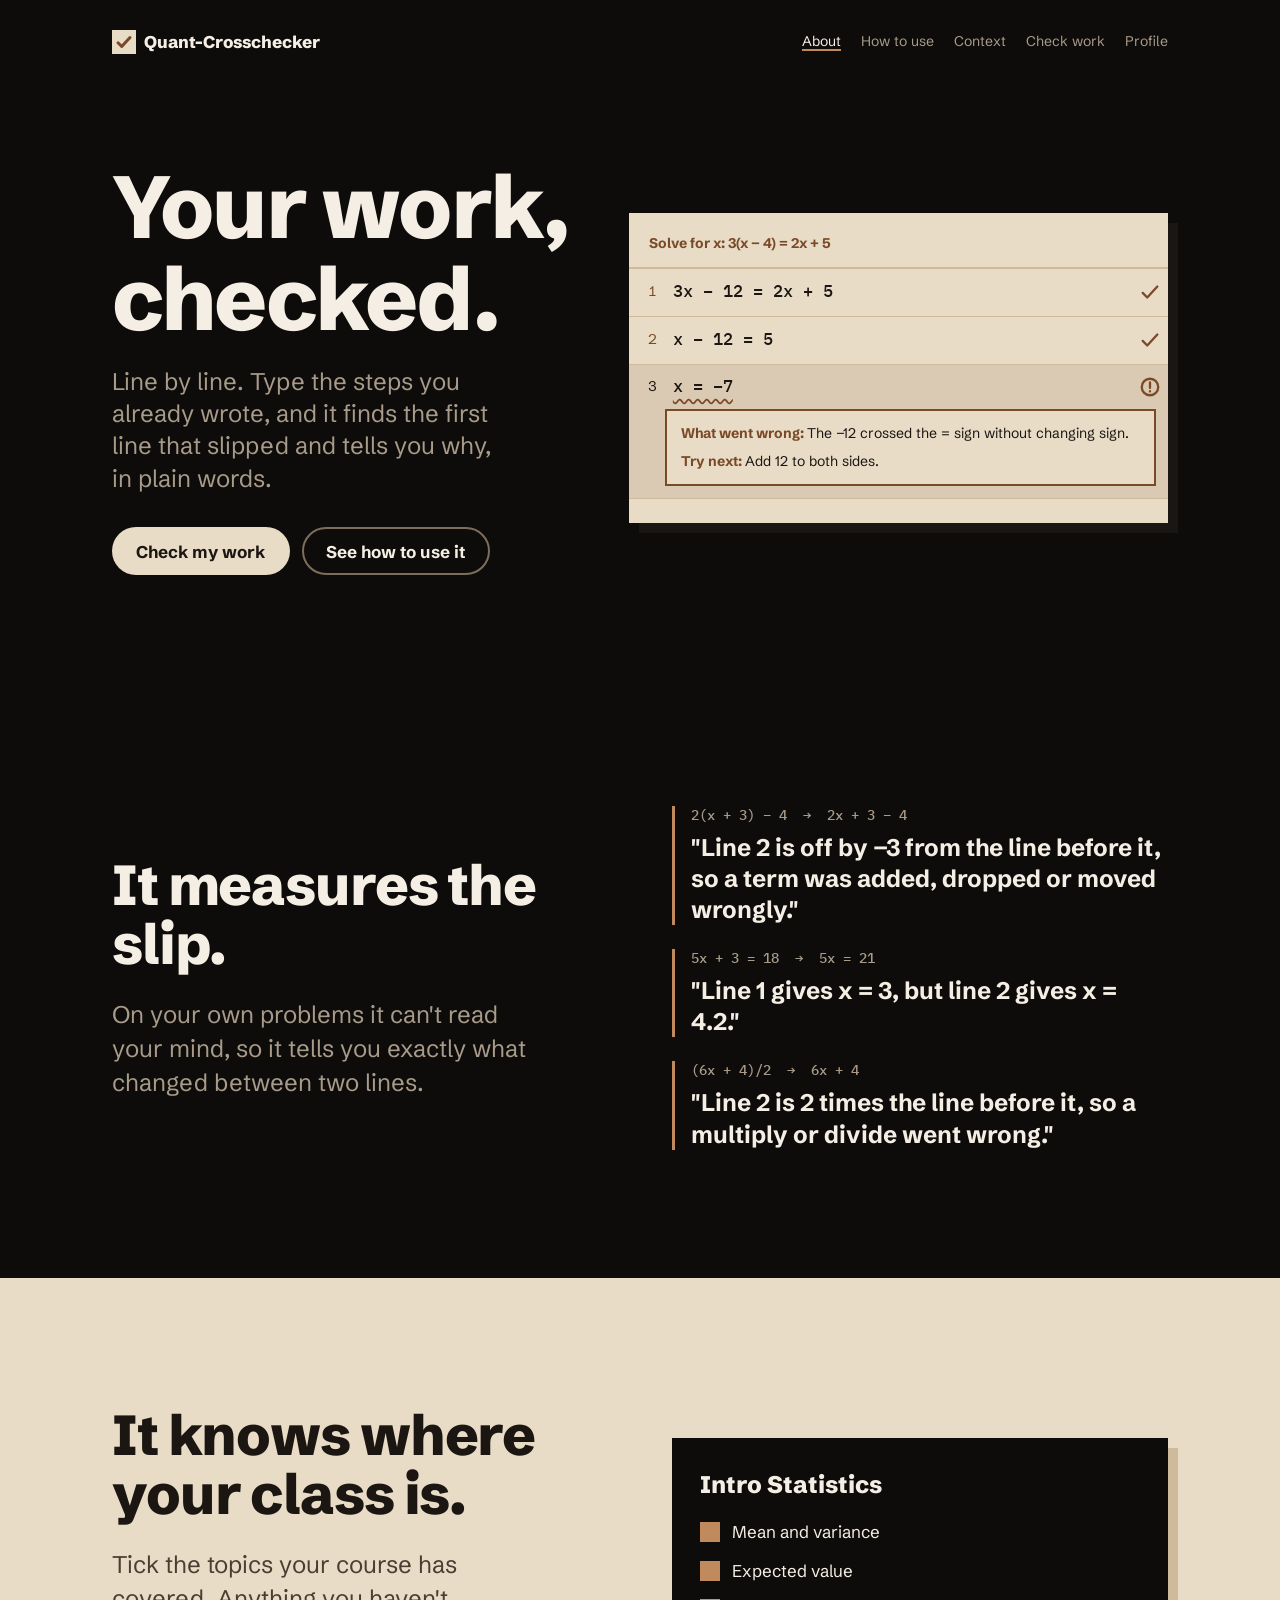
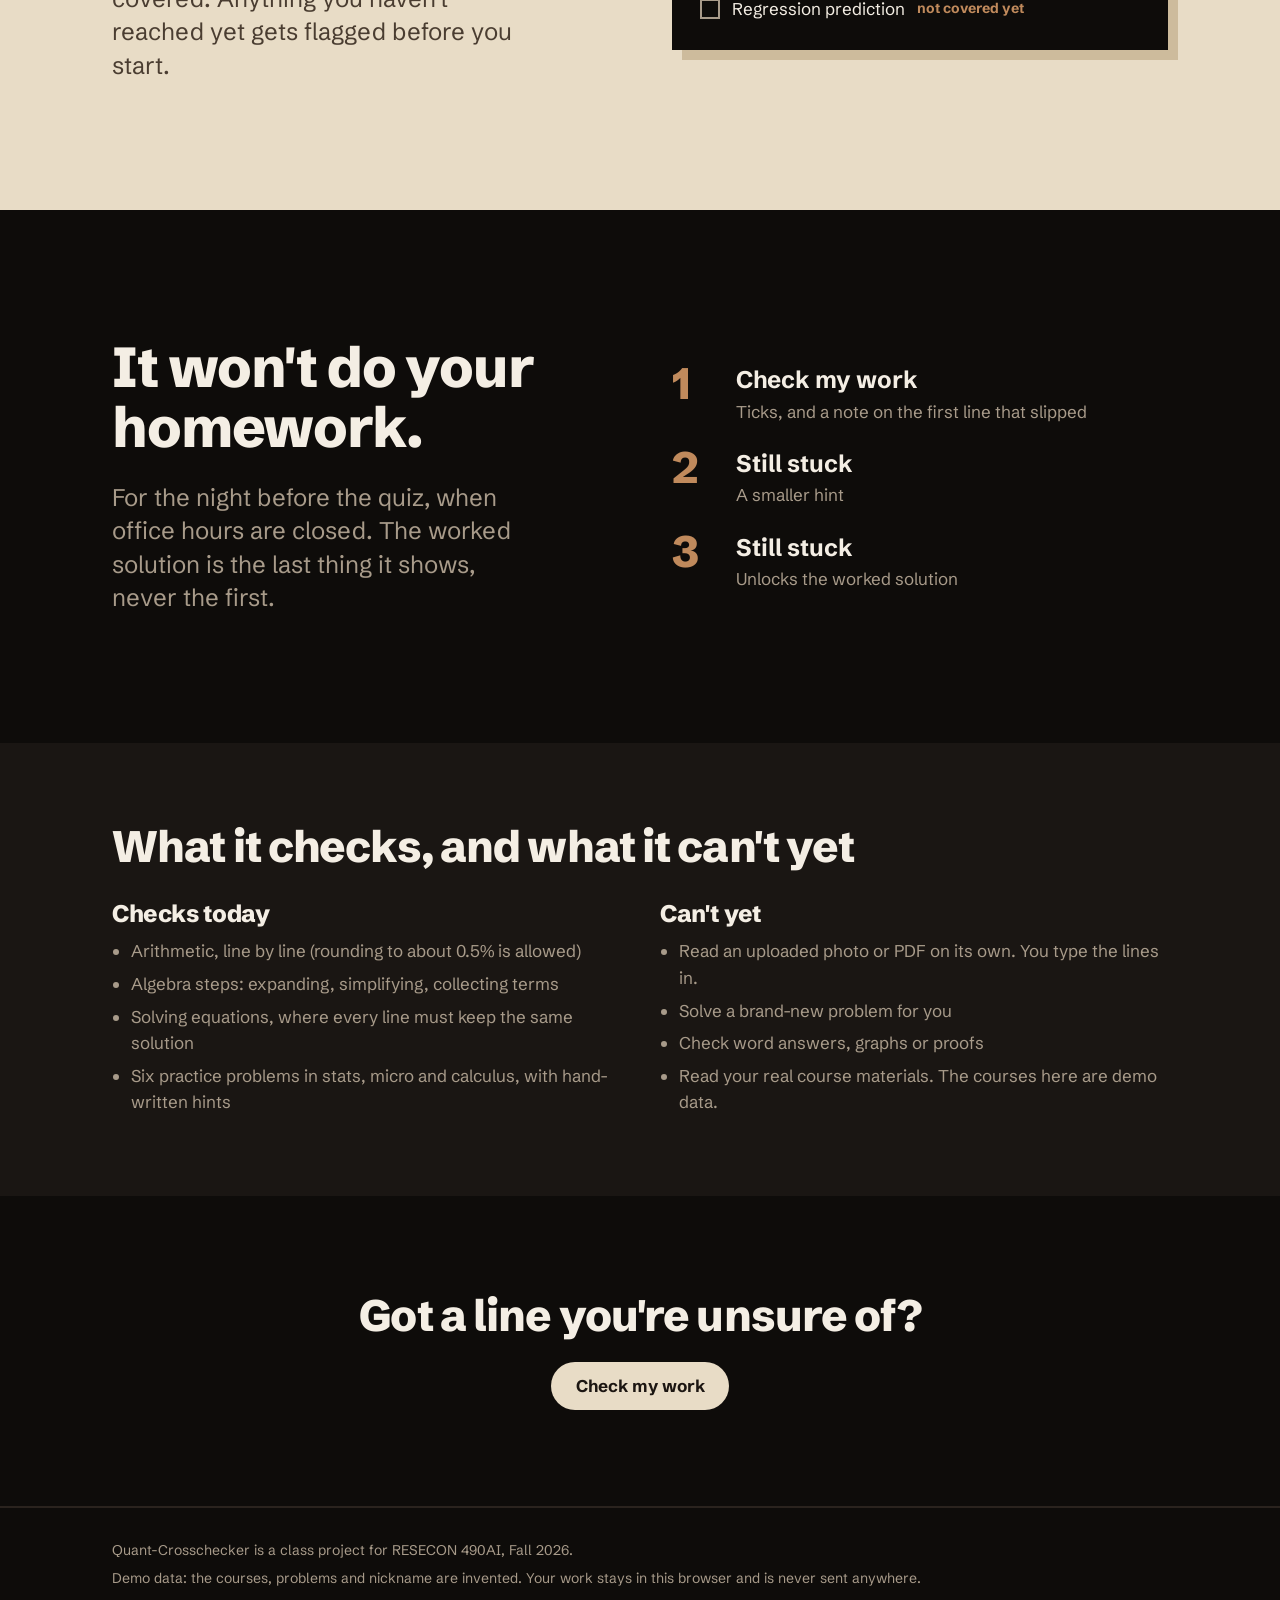
==== index.html @ 264ae203 "Add files via upload" ====
<!doctype html>
<html lang="en">
<head>
<meta charset="utf-8">
<meta name="viewport" content="width=device-width, initial-scale=1">
<title>Quant-Crosschecker</title>
<meta name="description" content="Checks your math and econ work line by line, finds the first step that slipped, and tells you why in plain words.">
<meta name="theme-color" content="#0E0C0A">
<meta property="og:title" content="Quant-Crosschecker">
<meta property="og:description" content="Checks your math and econ work line by line, finds the first step that slipped, and tells you why in plain words.">
<meta property="og:type" content="website">
<link rel="icon" href="data:image/svg+xml,%3Csvg xmlns='http://www.w3.org/2000/svg' viewBox='0 0 32 32'%3E%3Crect width='32' height='32' fill='%23E8DCC6'/%3E%3Cpath d='M8 17l5 5L24 10' fill='none' stroke='%237A4A28' stroke-width='4' stroke-linecap='round' stroke-linejoin='round'/%3E%3C/svg%3E">
<link rel="preconnect" href="https://fonts.googleapis.com">
<link rel="preconnect" href="https://fonts.gstatic.com" crossorigin>
<link rel="stylesheet" href="https://fonts.googleapis.com/css2?family=IBM+Plex+Mono:wght@400;500&family=Schibsted+Grotesk:wght@400;700;800&display=swap">
<link rel="stylesheet" href="./styles.css">
</head>
<body data-page="home">
<header class="site-header">
  <div class="wrap">
    <a class="wordmark" href="./index.html">
      <svg width="24" height="24" viewBox="0 0 32 32" aria-hidden="true"><rect width="32" height="32" fill="#E8DCC6"/><path d="M8 17l5 5L24 10" fill="none" stroke="#7A4A28" stroke-width="4" stroke-linecap="round" stroke-linejoin="round"/></svg>
      Quant-Crosschecker
    </a>
    <nav class="site-nav" aria-label="Main">
      <ul>
        <li><a href="index.html">About</a></li>
        <li><a href="how.html">How to use</a></li>
        <li><a href="context.html">Context</a></li>
        <li><a href="check.html">Check work</a></li>
        <li><a href="profile.html">Profile</a></li>
      </ul>
    </nav>
  </div>
</header>
<main>
  <section class="hero">
    <div class="wrap">
      <div>
        <h1>Your work, checked.</h1>
        <p class="lede">Line by line. Type the steps you already wrote, and it finds the first line that slipped and tells you why, in plain words.</p>
        <div class="btn-row">
          <a class="btn btn-primary" href="check.html">Check my work</a>
          <a class="btn btn-ghost" href="how.html">See how to use it</a>
        </div>
      </div>
      <figure class="page" style="margin:0" aria-label="Example: a checked page">
        <p class="page-head">Solve for x: 3(x − 4) = 2x + 5</p>
        <ol class="lines">
          <li class="line"><span class="num">1</span><span class="math">3x − 12 = 2x + 5</span><span class="mark" title="This line follows"><svg viewBox="0 0 24 24" fill="none" stroke="currentColor" stroke-width="2.5" stroke-linecap="round" stroke-linejoin="round" aria-hidden="true"><path d="M4 13l5 5L20 6"/></svg></span></li>
          <li class="line"><span class="num">2</span><span class="math">x − 12 = 5</span><span class="mark" title="This line follows"><svg viewBox="0 0 24 24" fill="none" stroke="currentColor" stroke-width="2.5" stroke-linecap="round" stroke-linejoin="round" aria-hidden="true"><path d="M4 13l5 5L20 6"/></svg></span></li>
          <li class="line is-bad"><span class="num">3</span><span class="math">x = −7</span><span class="mark" title="This line slipped"><svg viewBox="0 0 24 24" fill="none" stroke="currentColor" stroke-width="2.5" stroke-linecap="round" aria-hidden="true"><circle cx="12" cy="12" r="9"/><path d="M12 7v6M12 16.5v.5"/></svg></span>
            <div class="margin-note"><p><b>What went wrong: </b>The −12 crossed the = sign without changing sign.</p><p><b>Try next: </b>Add 12 to both sides.</p></div>
          </li>
        </ol>
      </figure>
    </div>
  </section>

  <!-- Each claim sits next to its proof. Every proof is real output or real data from this site. -->
  <section class="claim">
    <div class="wrap claim-grid">
      <div>
        <h2>It measures the slip.</h2>
        <p>On your own problems it can't read your mind, so it tells you exactly what changed between two lines.</p>
      </div>
      <ul class="proof-list" aria-label="Real messages from the checker">
        <li><span class="math">2(x + 3) − 4  →  2x + 3 − 4</span><span>"Line 2 is off by −3 from the line before it, so a term was added, dropped or moved wrongly."</span></li>
        <li><span class="math">5x + 3 = 18  →  5x = 21</span><span>"Line 1 gives x = 3, but line 2 gives x = 4.2."</span></li>
        <li><span class="math">(6x + 4)/2  →  6x + 4</span><span>"Line 2 is 2 times the line before it, so a multiply or divide went wrong."</span></li>
      </ul>
    </div>
  </section>

  <section class="claim claim-field">
    <div class="wrap claim-grid">
      <div>
        <h2>It knows where your class is.</h2>
        <p>Tick the topics your course has covered. Anything you haven't reached yet gets flagged before you start.</p>
      </div>
      <figure class="proof-card" aria-label="Example: a course on the Context page">
        <figcaption>Intro Statistics</figcaption>
        <ul>
          <li><span class="box is-on" aria-hidden="true"></span>Mean and variance</li>
          <li><span class="box is-on" aria-hidden="true"></span>Expected value</li>
          <li><span class="box" aria-hidden="true"></span>Regression prediction <em>not covered yet</em></li>
        </ul>
      </figure>
    </div>
  </section>

  <section class="claim">
    <div class="wrap claim-grid">
      <div>
        <h2>It won't do your homework.</h2>
        <p>For the night before the quiz, when office hours are closed. The worked solution is the last thing it shows, never the first.</p>
      </div>
      <ol class="proof-steps" aria-label="The order things unlock in">
        <li><b>Check my work</b><span>Ticks, and a note on the first line that slipped</span></li>
        <li><b>Still stuck</b><span>A smaller hint</span></li>
        <li><b>Still stuck</b><span>Unlocks the worked solution</span></li>
      </ol>
    </div>
  </section>

  <section class="limits" aria-labelledby="limits-title">
    <div class="wrap">
      <h2 id="limits-title">What it checks, and what it can't yet</h2>
      <div class="cols">
        <div>
          <h3>Checks today</h3>
          <ul>
            <li>Arithmetic, line by line (rounding to about 0.5% is allowed)</li>
            <li>Algebra steps: expanding, simplifying, collecting terms</li>
            <li>Solving equations, where every line must keep the same solution</li>
            <li>Six practice problems in stats, micro and calculus, with hand-written hints</li>
          </ul>
        </div>
        <div>
          <h3>Can't yet</h3>
          <ul>
            <li>Read an uploaded photo or PDF on its own. You type the lines in.</li>
            <li>Solve a brand-new problem for you</li>
            <li>Check word answers, graphs or proofs</li>
            <li>Read your real course materials. The courses here are demo data.</li>
          </ul>
        </div>
      </div>
    </div>
  </section>

  <section class="closer">
    <div class="wrap">
      <h2>Got a line you're unsure of?</h2>
      <a class="btn btn-primary" href="check.html">Check my work</a>
    </div>
  </section>
</main>
<footer class="site-footer">
  <div class="wrap">
    <p>Quant-Crosschecker is a class project for RESECON 490AI, Fall 2026.</p>
    <p>Demo data: the courses, problems and nickname are invented. Your work stays in this browser and is never sent anywhere.</p>
  </div>
</footer>
<script src="./data.js"></script>
<script src="./store.js"></script>
<script src="./app.js"></script>
</body>
</html>
---- styles.css ----
/* ---------- Tokens ----------
   Dark stage, because this gets used late at night. The beige "page" is the product
   on stage (the Apple-launch idea); brown is the margin pen. */
:root {
  --ground: #0E0C0A;      /* warm black stage */
  --ground-2: #1A1613;    /* one tone step up, instead of shadows */
  --ink: #F4EEE4;         /* off-white text on the stage */
  --muted: #A89B8A;       /* secondary text on the stage (7:1 on ground) */
  --page: #E8DCC6;        /* beige paper */
  --page-ink: #1C1612;    /* writing on the paper */
  --page-rule: #CDBB9C;   /* ruled lines */
  --pen: #7A4A28;         /* brown margin pen on paper (5.4:1) */
  --pen-on-dark: #C08A5C; /* the same brown, lightened to read on black */

  --display: "Schibsted Grotesk", system-ui, sans-serif;
  --math: "IBM Plex Mono", ui-monospace, monospace; /* mono only for math lines */

  /* Five sizes, far apart */
  --s1: 0.875rem;  /* 14 */
  --s2: 1.0625rem; /* 17 */
  --s3: 1.5rem;    /* 24 */
  --s4: 2.75rem;   /* 44 */
  --s5: clamp(3rem, 8vw, 5.5rem); /* up to 88 */

  --gutter: clamp(1rem, 4vw, 3rem);
  --max: 72rem;
}

/* ---------- Base ---------- */
*, *::before, *::after { box-sizing: border-box; }
[hidden] { display: none !important; } /* layout rules below must never un-hide things */
html { color-scheme: dark; scrollbar-color: var(--pen-on-dark) var(--ground); }
body {
  margin: 0;
  background: var(--ground);
  color: var(--ink);
  font: 400 var(--s2)/1.55 var(--display);
  caret-color: var(--pen-on-dark);
  -webkit-font-smoothing: antialiased;
}
::selection { background: var(--pen-on-dark); color: var(--ground); }
h1, h2, h3 { font-weight: 800; line-height: 1.05; letter-spacing: -0.02em; margin: 0; }
p { margin: 0; }
a { color: var(--ink); text-underline-offset: 0.2em; text-decoration-thickness: 1px; }
a:hover { color: var(--pen-on-dark); }
:focus-visible { outline: 3px solid var(--pen-on-dark); outline-offset: 3px; }
.num { font-variant-numeric: tabular-nums; } /* only where numbers stack in a column; this font also widens . and : when tabular */
.wrap { max-width: var(--max); margin: 0 auto; padding: 0 var(--gutter); }
.visually-hidden { position: absolute; width: 1px; height: 1px; overflow: hidden; clip: rect(0 0 0 0); white-space: nowrap; }

/* ---------- Header / nav ---------- */
.site-header { padding: 1.25rem 0; }
.site-header .wrap { display: flex; flex-wrap: wrap; align-items: center; justify-content: space-between; gap: 0.75rem 2rem; }
.wordmark { font-weight: 800; font-size: var(--s2); text-decoration: none; display: inline-flex; align-items: center; gap: 0.5rem; }
.wordmark svg { flex: none; }
.site-nav ul { list-style: none; margin: 0; padding: 0; display: flex; flex-wrap: wrap; gap: 0 0.85rem; }
@media (min-width: 600px) { .site-nav ul { gap: 0 1.25rem; } }
.site-nav a { display: inline-block; padding: 0.6rem 0; font-size: var(--s1); color: var(--muted); text-decoration: none; min-height: 44px; line-height: 1.6; }
.site-nav a:hover, .site-nav a[aria-current="page"] { color: var(--ink); }
.site-nav a[aria-current="page"] { text-decoration: underline; text-decoration-color: var(--pen-on-dark); text-decoration-thickness: 2px; }

/* ---------- Buttons: fully round, on purpose (the page stays square) ---------- */
.btn {
  display: inline-flex; align-items: center; justify-content: center; gap: 0.5rem;
  min-height: 48px; padding: 0 1.4rem; border-radius: 999px; border: 2px solid transparent;
  font: 700 var(--s2)/1 var(--display); text-decoration: none; cursor: pointer;
  transition: transform 120ms ease-out, background-color 120ms ease-out, color 120ms ease-out;
}
.btn:active { transform: scale(0.97); }
.btn-primary { background: var(--page); color: var(--page-ink); }
.btn-primary:hover { background: var(--ink); color: var(--page-ink); }
.btn-ghost { background: transparent; color: var(--ink); border-color: #7D6E5C; } /* 3.9:1 against the stage */
.btn-ghost:hover { border-color: var(--pen-on-dark); color: var(--ink); }
.btn[disabled] { opacity: 0.45; cursor: not-allowed; }
.btn-row { display: flex; flex-wrap: wrap; gap: 0.75rem; }

/* ---------- The page (blue-book paper) ---------- */
.page {
  position: relative;
  background: var(--page);
  color: var(--page-ink);
  padding: 1.25rem 0 1.5rem;
  /* a real offset shadow, like paper lying on a desk */
  box-shadow: 10px 10px 0 var(--ground-2);
}
.page-head { padding: 0 1.25rem 0.75rem; font-size: var(--s1); color: var(--pen); font-weight: 700; border-bottom: 2px solid var(--page-rule); }
.lines { list-style: none; margin: 0; padding: 0; }
.line {
  display: grid;
  grid-template-columns: 2.25rem minmax(0, 1fr) 2.25rem;
  align-items: center;
  border-bottom: 1px solid var(--page-rule);
  min-height: 3rem;
}
.line .num { color: var(--pen); font-size: var(--s1); text-align: right; padding-right: 0.5rem; }
.line .math, .line input {
  font: 500 var(--s2)/1.4 var(--math);
  color: var(--page-ink);
  padding: 0.65rem 0.5rem;
  min-width: 0;
}
.line input { width: 100%; background: transparent; border: 0; border-radius: 0; caret-color: var(--pen); }
.line input::placeholder { color: #5E5040; } /* 5.7:1 on paper */
.line input:focus-visible { outline: 2px solid var(--pen); outline-offset: -2px; }
.line input::selection, .page ::selection { background: var(--pen); color: var(--page); }
.mark { display: flex; justify-content: center; color: var(--pen); }
.mark svg { width: 22px; height: 22px; }
.line.is-bad { background: rgba(122, 74, 40, 0.12); }
.line.is-bad .num { color: var(--page-ink); } /* brown on the tint was only 4.3:1 */

/* Empty margin on wide screens: say what will appear there */
.margin-hint { display: none; }
@media (min-width: 900px) {
  .margin-hint { display: block; position: absolute; top: 4.25rem; right: 1.25rem; width: 15.5rem; color: var(--pen); font-size: var(--s1); }
  .page.has-note .margin-hint { display: none; }
}
.line.is-bad .math, .line.is-bad input { text-decoration: underline wavy var(--pen); text-underline-offset: 0.35em; }

/* Margin note: under the line on phones, in the right margin on wide screens */
.margin-note {
  grid-column: 1 / -1;
  margin: 0 0.75rem 0.75rem 2.25rem;
  padding: 0.75rem 0.9rem;
  border: 2px solid var(--pen);
  background: var(--page); /* keeps the brown labels at 5.4:1 even on the tinted line */
  color: var(--page-ink);
  font-size: var(--s1);
  line-height: 1.5;
}
.margin-note p + p { margin-top: 0.4rem; }
.margin-note b { color: var(--pen); }

@media (min-width: 900px) {
  .page.has-margin { padding-right: 18rem; }
  .page.has-margin::after { /* the margin line of the paper */
    content: ""; position: absolute; top: 0; bottom: 0; right: 17rem; width: 2px; background: var(--pen); opacity: 0.35;
  }
  .page.has-margin .line { position: relative; }
  .page.has-margin .margin-note { position: absolute; left: calc(100% + 1.25rem); top: 0; width: 15.5rem; margin: 0; background: var(--page); z-index: 1; }
}

/* The sweep: the one live thing */
.sweep {
  position: absolute; left: 0; right: 0; top: 0; height: 3px;
  background: var(--pen); opacity: 0; pointer-events: none;
  transition: transform 240ms ease-in-out, opacity 160ms;
}
.page.has-margin .sweep { right: 18rem; }
.sweep.is-on { opacity: 1; }
.margin-note.is-new { animation: note-in 320ms ease-out both; }
@keyframes note-in { from { opacity: 0; transform: translateX(12px); } to { opacity: 1; transform: none; } }
.mark.is-new svg { animation: tick-in 220ms ease-out both; }
@keyframes tick-in { from { opacity: 0; transform: scale(0.6); } to { opacity: 1; transform: none; } }

/* ---------- Home ---------- */
.hero { padding: clamp(2rem, 6vw, 5rem) 0 clamp(3rem, 8vw, 7rem); }
.hero .wrap { display: grid; gap: 3rem; align-items: center; }
.hero h1 { font-size: var(--s5); max-width: 9ch; }
.hero .lede { font-size: var(--s3); line-height: 1.35; color: var(--muted); margin: 1.25rem 0 2rem; max-width: 26ch; font-weight: 400; }
.hero .page { max-width: 34rem; justify-self: end; width: 100%; }
@media (min-width: 900px) { .hero .wrap { grid-template-columns: 1fr 1.15fr; } }

/* Claims: each headline sits next to its proof (real checker output or real site data) */
.claim { padding: clamp(4rem, 10vw, 8rem) 0; }
.claim-grid { display: grid; gap: 2.5rem; align-items: center; }
@media (min-width: 900px) { .claim-grid { grid-template-columns: 1fr 1fr; gap: 4rem; } }
.claim h2 { font-size: var(--s5); max-width: 14ch; }
@media (min-width: 900px) { .claim h2 { font-size: clamp(2.75rem, 4.4vw, 4.25rem); } } /* keep claims to about two lines beside their proof */
.claim p { font-size: var(--s3); line-height: 1.4; color: var(--muted); max-width: 28ch; margin-top: 1.5rem; }
.claim-field { background: var(--page); color: var(--page-ink); }
.claim-field p { color: #4A3D31; }

.proof-list { list-style: none; margin: 0; padding: 0; display: grid; gap: 1.5rem; }
.proof-list li { display: grid; gap: 0.4rem; padding-left: 1rem; border-left: 3px solid var(--pen-on-dark); }
.proof-list .math { font: 500 var(--s1)/1.4 var(--math); color: var(--muted); white-space: pre-wrap; }
.proof-list li > span:last-child { font-size: var(--s3); line-height: 1.3; font-weight: 700; }

.proof-card { margin: 0; background: var(--ground); color: var(--ink); padding: 1.75rem; box-shadow: 10px 10px 0 #CDBB9C; }
.proof-card figcaption { font-weight: 800; font-size: var(--s3); margin-bottom: 1rem; }
.proof-card ul { list-style: none; margin: 0; padding: 0; display: grid; gap: 0.75rem; }
.proof-card li { display: flex; align-items: center; flex-wrap: wrap; gap: 0.25rem 0.75rem; }
.proof-card em { font-style: normal; font-size: var(--s1); color: var(--pen-on-dark); font-weight: 700; }
.box { width: 20px; height: 20px; border: 2px solid var(--muted); flex: none; }
.box.is-on { background: var(--pen-on-dark); border-color: var(--pen-on-dark); }

.proof-steps { list-style: none; counter-reset: unlock; margin: 0; padding: 0; display: grid; gap: 1.25rem; }
.proof-steps li { counter-increment: unlock; display: grid; grid-template-columns: 3rem 1fr; column-gap: 1rem; }
.proof-steps li::before { content: counter(unlock); grid-row: span 2; font-size: var(--s4); font-weight: 800; line-height: 1; color: var(--pen-on-dark); }
.proof-steps b { font-size: var(--s3); }
.proof-steps span { color: var(--muted); }

.limits { padding: 5rem 0; background: var(--ground-2); }
.limits h2 { font-size: var(--s4); margin-bottom: 2rem; }
.limits .cols { display: grid; gap: 2.5rem; }
@media (min-width: 760px) { .limits .cols { grid-template-columns: 1fr 1fr; } }
.limits h3 { font-size: var(--s3); margin-bottom: 0.75rem; }
.limits ul { margin: 0; padding-left: 1.2rem; color: var(--muted); }
.limits li + li { margin-top: 0.4rem; }
.closer { padding: 6rem 0; text-align: center; }
.closer h2 { font-size: var(--s4); margin-bottom: 1.5rem; }

@supports (animation-timeline: view()) {
  @media (prefers-reduced-motion: no-preference) {
    .claim h2 { animation: rise linear both; animation-timeline: view(); animation-range: entry 0% cover 35%; }
    @keyframes rise { from { opacity: 0.15; transform: scale(0.94); } to { opacity: 1; transform: none; } }
  }
}

/* ---------- Inner pages ---------- */
.page-title { padding: clamp(1.5rem, 5vw, 4rem) 0 2rem; }
.page-title h1 { font-size: var(--s4); }
.page-title p { color: var(--muted); font-size: var(--s3); line-height: 1.35; margin-top: 0.75rem; max-width: 34ch; }
.section { padding-bottom: 4rem; }
.section h2 { font-size: var(--s3); margin-bottom: 1rem; }
.prose p + p { margin-top: 0.75rem; }
.prose { max-width: 40rem; color: var(--muted); }
.prose strong { color: var(--ink); }

.field { display: grid; gap: 0.4rem; margin-bottom: 1.25rem; }
.field label, .field legend { font-weight: 700; font-size: var(--s1); }
select, textarea, .text-input {
  font: 400 var(--s2)/1.4 var(--display); color: var(--ink);
  background: var(--ground-2); border: 2px solid #7D6E5C; border-radius: 0;
  padding: 0.7rem 0.8rem; min-height: 48px; width: 100%;
}
select:focus-visible, textarea:focus-visible, .text-input:focus-visible { border-color: var(--pen-on-dark); outline: none; }
textarea { resize: vertical; min-height: 6rem; }

/* Check page */
.check-grid { display: grid; gap: 2.5rem; padding-bottom: 5rem; }
@media (min-width: 900px) { .check-grid { grid-template-columns: 20rem minmax(0, 1fr); align-items: start; } }
.prompt { font-size: var(--s3); line-height: 1.35; font-weight: 700; margin: 0.5rem 0 1rem; }
.note-line { color: var(--muted); font-size: var(--s1); }
.note-line a { color: var(--ink); }
.upload { margin-top: 1.5rem; border-top: 2px solid #2A231E; padding-top: 1.25rem; }
.upload summary { cursor: pointer; font-weight: 700; min-height: 44px; display: flex; align-items: center; }
.upload input[type=file] { margin: 0.75rem 0; font: inherit; color: var(--muted); max-width: 100%; }
.upload img { max-width: 100%; height: auto; display: block; margin: 0.5rem 0; border: 2px solid #2A231E; }
.sheet-actions { margin-top: 1.5rem; }
.verdict { margin-top: 2rem; min-height: 1rem; }
.verdict h2 { font-size: var(--s4); max-width: 18ch; }
.verdict p { color: var(--muted); margin-top: 0.75rem; font-size: var(--s3); line-height: 1.35; max-width: 32ch; }
.followup { margin-top: 1.5rem; }
.deeper { margin-top: 1.5rem; max-width: 40rem; padding: 1rem 1.25rem; background: var(--ground-2); }
.deeper:empty { display: none; }
.deeper ol { margin: 0.5rem 0 0; padding-left: 1.4rem; font-family: var(--math); }
.toast {
  position: fixed; left: 50%; bottom: 1.5rem; transform: translateX(-50%);
  background: var(--page); color: var(--page-ink); font-weight: 700;
  padding: 0.9rem 1.4rem; max-width: calc(100% - 2rem); z-index: 10;
  animation: toast-in 260ms ease-out both;
}
@keyframes toast-in { from { opacity: 0; transform: translate(-50%, 10px); } to { opacity: 1; transform: translate(-50%, 0); } }

/* How to use */
.steps { list-style: none; counter-reset: step; margin: 0; padding: 0; display: grid; gap: 2.5rem; max-width: 44rem; }
.steps li { counter-increment: step; display: grid; grid-template-columns: 3.5rem 1fr; gap: 1rem; }
.steps li::before { content: counter(step); font-size: var(--s4); font-weight: 800; color: var(--pen-on-dark); line-height: 1; }
.steps h3 { font-size: var(--s3); margin-bottom: 0.4rem; }
.steps p { color: var(--muted); }
.syntax { width: 100%; max-width: 44rem; border-collapse: collapse; }
.syntax th, .syntax td { text-align: left; padding: 0.7rem 0.75rem 0.7rem 0; border-bottom: 1px solid #2A231E; vertical-align: top; }
.syntax th { font-size: var(--s1); color: var(--muted); }
.syntax code { font-family: var(--math); color: var(--ink); }

/* Context + profile */
.choice-list { display: grid; gap: 0.5rem; border: 0; padding: 0; margin: 0 0 2rem; }
.choice { display: flex; align-items: center; gap: 0.75rem; min-height: 48px; padding: 0.5rem 0.9rem; background: var(--ground-2); cursor: pointer; }
.choice input { width: 20px; height: 20px; accent-color: var(--pen-on-dark); flex: none; }
.choice:has(input:checked) { outline: 2px solid var(--pen-on-dark); }
.status { margin-top: 1rem; color: var(--pen-on-dark); font-weight: 700; min-height: 1.5em; }
.summary { font-size: var(--s3); line-height: 1.35; max-width: 30ch; margin-bottom: 2rem; }
.history { list-style: none; margin: 0; padding: 0; max-width: 44rem; }
.history li { display: grid; grid-template-columns: 1fr auto; gap: 0.25rem 1rem; padding: 0.9rem 0; border-bottom: 1px solid #2A231E; }
.history .what { font-weight: 700; overflow-wrap: anywhere; }
.history .result { color: var(--muted); font-size: var(--s1); grid-column: 1 / -1; }
.history time { color: var(--muted); font-size: var(--s1); }
.empty { color: var(--muted); padding: 1.5rem; background: var(--ground-2); max-width: 44rem; }

/* ---------- Footer ---------- */
.site-footer { border-top: 2px solid #2A231E; padding: 2rem 0 3rem; color: var(--muted); font-size: var(--s1); }
.site-footer p + p { margin-top: 0.4rem; }

@media (prefers-reduced-motion: reduce) {
  *, *::before, *::after { animation: none !important; transition: none !important; }
}
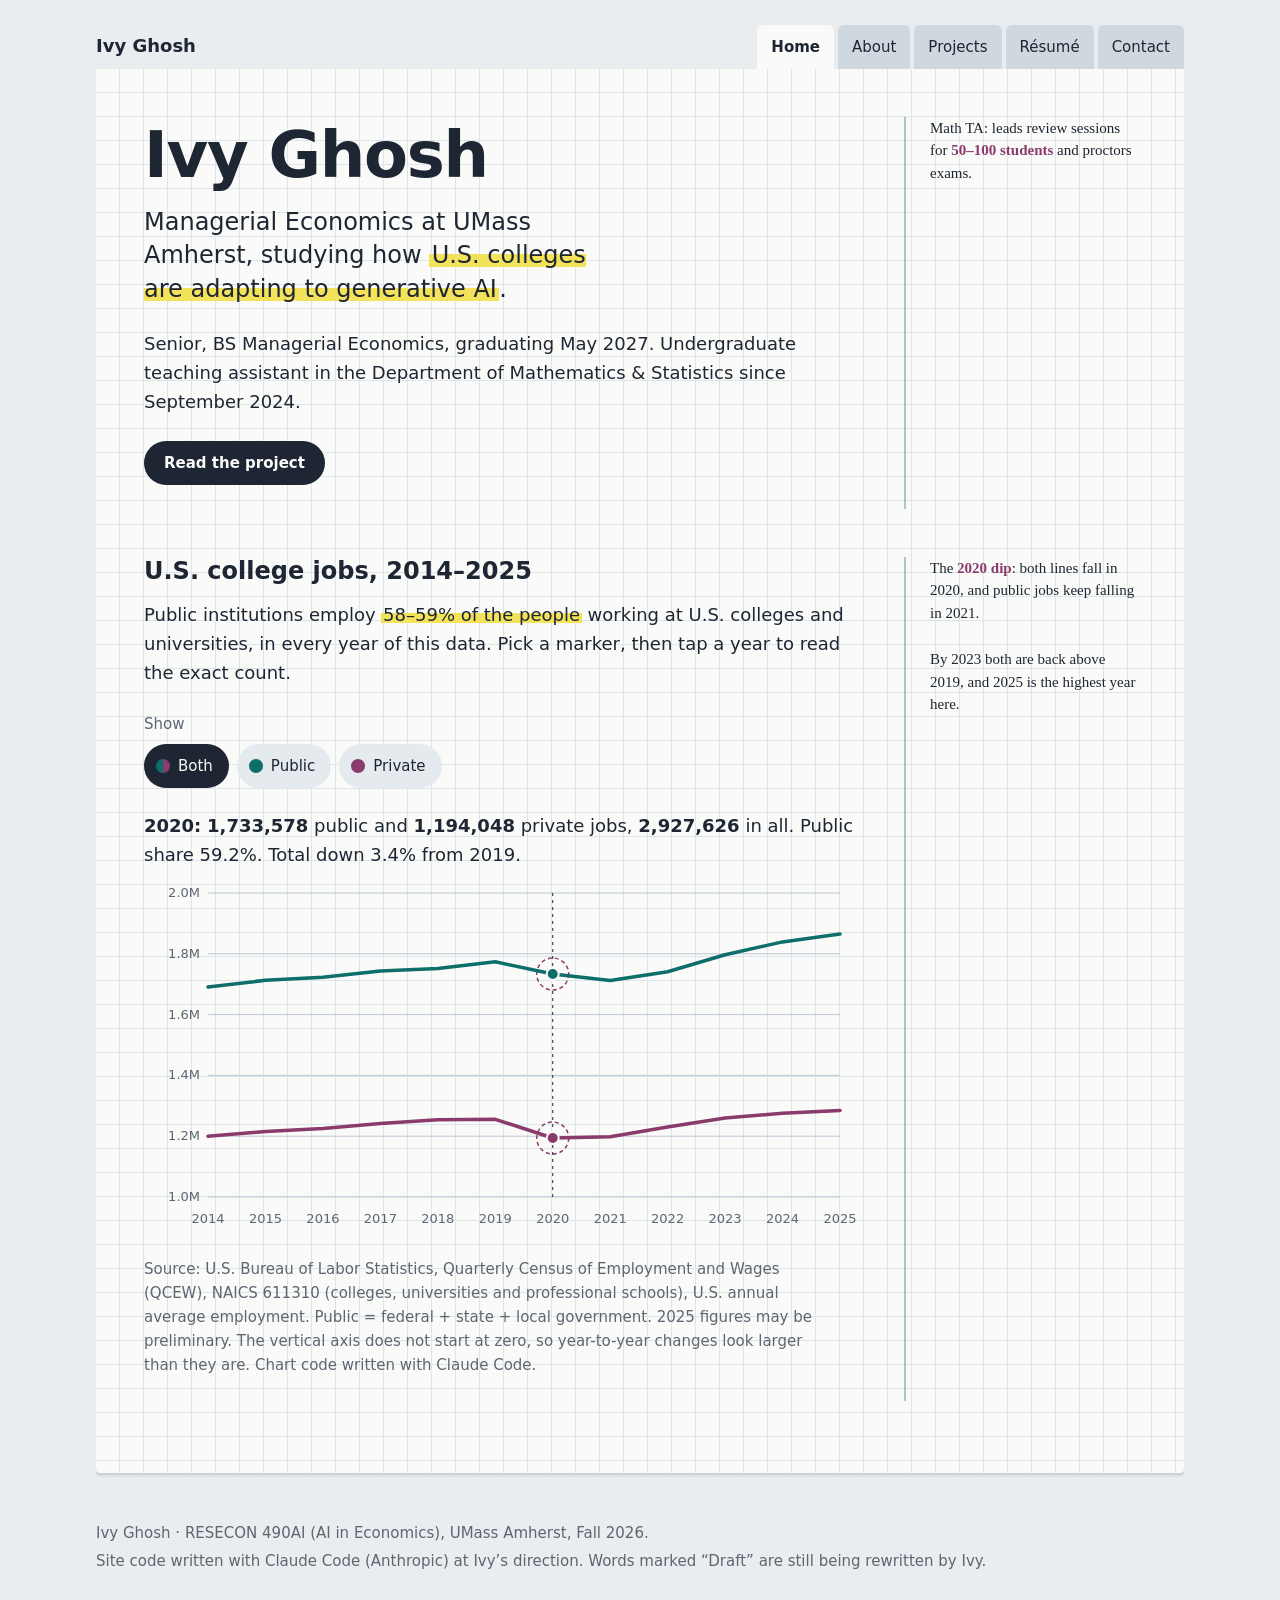
==== commit 9868a03a: "Add files via upload" ====
--- a/index.html
+++ b/index.html
@@ -3,147 +3,80 @@
 <head>
 <meta charset="utf-8">
 <meta name="viewport" content="width=device-width, initial-scale=1">
-<title>Quant-Crosschecker</title>
-<meta name="description" content="Checks your math and econ work line by line, finds the first step that slipped, and tells you why in plain words.">
-<meta name="theme-color" content="#0E0C0A">
-<meta property="og:title" content="Quant-Crosschecker">
-<meta property="og:description" content="Checks your math and econ work line by line, finds the first step that slipped, and tells you why in plain words.">
+<title>Ivy Ghosh · Managerial Economics, UMass Amherst</title>
+<meta name="description" content="Ivy Ghosh, Managerial Economics senior at UMass Amherst, studying how U.S. colleges and universities are adapting to generative AI.">
+<meta name="theme-color" content="#FAFBF8">
+<meta property="og:title" content="Ivy Ghosh">
+<meta property="og:description" content="How U.S. colleges and universities are adapting to generative AI: a RESECON 490AI project.">
 <meta property="og:type" content="website">
-<link rel="icon" href="data:image/svg+xml,%3Csvg xmlns='http://www.w3.org/2000/svg' viewBox='0 0 32 32'%3E%3Crect width='32' height='32' fill='%23E8DCC6'/%3E%3Cpath d='M8 17l5 5L24 10' fill='none' stroke='%237A4A28' stroke-width='4' stroke-linecap='round' stroke-linejoin='round'/%3E%3C/svg%3E">
+<link rel="icon" href="data:image/svg+xml,%3Csvg xmlns='http://www.w3.org/2000/svg' viewBox='0 0 32 32'%3E%3Crect width='32' height='32' rx='4' fill='%23FAFBF8'/%3E%3Cpath d='M8 0v32M16 0v32M24 0v32M0 8h32M0 16h32M0 24h32' stroke='%23DCE5EC'/%3E%3Cpath d='M5 24 L12 17 L18 20 L27 9' fill='none' stroke='%230E6E6A' stroke-width='3' stroke-linecap='round' stroke-linejoin='round'/%3E%3C/svg%3E">
 <link rel="preconnect" href="https://fonts.googleapis.com">
 <link rel="preconnect" href="https://fonts.gstatic.com" crossorigin>
-<link rel="stylesheet" href="https://fonts.googleapis.com/css2?family=IBM+Plex+Mono:wght@400;500&family=Schibsted+Grotesk:wght@400;700;800&display=swap">
+<link rel="stylesheet" href="https://fonts.googleapis.com/css2?family=Klee+One:wght@400;600&family=Zen+Kaku+Gothic+New:wght@400;700&display=swap">
 <link rel="stylesheet" href="./styles.css">
 </head>
-<body data-page="home">
-<header class="site-header">
-  <div class="wrap">
-    <a class="wordmark" href="./index.html">
-      <svg width="24" height="24" viewBox="0 0 32 32" aria-hidden="true"><rect width="32" height="32" fill="#E8DCC6"/><path d="M8 17l5 5L24 10" fill="none" stroke="#7A4A28" stroke-width="4" stroke-linecap="round" stroke-linejoin="round"/></svg>
-      Quant-Crosschecker
-    </a>
-    <nav class="site-nav" aria-label="Main">
+<body>
+<a class="skip" href="#main">Skip to content</a>
+<div class="notebook">
+  <header class="tabs">
+    <a class="brand" href="./index.html">Ivy Ghosh</a>
+    <nav aria-label="Pages">
       <ul>
-        <li><a href="index.html">About</a></li>
-        <li><a href="how.html">How to use</a></li>
-        <li><a href="context.html">Context</a></li>
-        <li><a href="check.html">Check work</a></li>
-        <li><a href="profile.html">Profile</a></li>
+        <li><a href="./index.html" aria-current="page">Home</a></li>
+        <li><a href="./about.html">About</a></li>
+        <li><a href="./projects.html">Projects</a></li>
+        <li><a href="./resume.html">Résumé</a></li>
+        <li><a href="./contact.html">Contact</a></li>
       </ul>
     </nav>
-  </div>
-</header>
-<main>
-  <section class="hero">
-    <div class="wrap">
+  </header>
+
+  <main id="main" class="page">
+    <section class="spread">
       <div>
-        <h1>Your work, checked.</h1>
-        <p class="lede">Line by line. Type the steps you already wrote, and it finds the first line that slipped and tells you why, in plain words.</p>
-        <div class="btn-row">
-          <a class="btn btn-primary" href="check.html">Check my work</a>
-          <a class="btn btn-ghost" href="how.html">See how to use it</a>
+        <h1 class="name">Ivy Ghosh</h1>
+        <p class="lede">Managerial Economics at UMass Amherst, studying how <mark>U.S. colleges are adapting to generative AI</mark>.</p>
+        <p>Senior, BS Managerial Economics, graduating May 2027. Undergraduate teaching assistant in the Department of Mathematics &amp; Statistics since September 2024.</p>
+        <p><a class="action" href="./projects.html">Read the project</a></p>
+      </div>
+      <aside>
+        <p class="note">Math TA: leads review sessions for <b>50–100 students</b> and proctors exams.</p>
+      </aside>
+    </section>
+
+    <section class="spread chart-block" id="chart-section" aria-labelledby="chart-title">
+      <div>
+        <h2 id="chart-title">U.S. college jobs, 2014–2025</h2>
+        <p>Public institutions employ <mark>58–59% of the people</mark> working at U.S. colleges and universities, in every year of this data. Pick a marker, then tap a year to read the exact count.</p>
+
+        <fieldset class="markers">
+          <legend>Show</legend>
+          <button class="marker" type="button" data-mode="both" aria-pressed="true" style="--c: linear-gradient(90deg, #0E6E6A 50%, #8A3B6B 50%)">Both</button>
+          <button class="marker" type="button" data-mode="public" aria-pressed="false" style="--c: #0E6E6A">Public</button>
+          <button class="marker" type="button" data-mode="private" aria-pressed="false" style="--c: #8A3B6B">Private</button>
+        </fieldset>
+
+        <p class="readout" id="readout" aria-live="polite">Loading the chart…</p>
+        <div class="chart-frame">
+          <svg id="chart" role="img" aria-labelledby="chart-title chart-desc"><desc id="chart-desc">Line chart of annual average jobs at U.S. colleges, universities and professional schools, 2014 to 2025, split into public and private institutions. Both dip in 2020 and 2021, then rise to new highs by 2025.</desc></svg>
         </div>
+        <noscript><p>The interactive chart needs JavaScript. The numbers are in <a href="./data.js">data.js</a>.</p></noscript>
+
+        <p class="source">Source: U.S. Bureau of Labor Statistics, Quarterly Census of Employment and Wages (QCEW), NAICS 611310 (colleges, universities and professional schools), U.S. annual average employment. Public = federal + state + local government. 2025 figures may be preliminary. The vertical axis does not start at zero, so year-to-year changes look larger than they are. Chart code written with Claude Code.</p>
       </div>
-      <figure class="page" style="margin:0" aria-label="Example: a checked page">
-        <p class="page-head">Solve for x: 3(x − 4) = 2x + 5</p>
-        <ol class="lines">
-          <li class="line"><span class="num">1</span><span class="math">3x − 12 = 2x + 5</span><span class="mark" title="This line follows"><svg viewBox="0 0 24 24" fill="none" stroke="currentColor" stroke-width="2.5" stroke-linecap="round" stroke-linejoin="round" aria-hidden="true"><path d="M4 13l5 5L20 6"/></svg></span></li>
-          <li class="line"><span class="num">2</span><span class="math">x − 12 = 5</span><span class="mark" title="This line follows"><svg viewBox="0 0 24 24" fill="none" stroke="currentColor" stroke-width="2.5" stroke-linecap="round" stroke-linejoin="round" aria-hidden="true"><path d="M4 13l5 5L20 6"/></svg></span></li>
-          <li class="line is-bad"><span class="num">3</span><span class="math">x = −7</span><span class="mark" title="This line slipped"><svg viewBox="0 0 24 24" fill="none" stroke="currentColor" stroke-width="2.5" stroke-linecap="round" aria-hidden="true"><circle cx="12" cy="12" r="9"/><path d="M12 7v6M12 16.5v.5"/></svg></span>
-            <div class="margin-note"><p><b>What went wrong: </b>The −12 crossed the = sign without changing sign.</p><p><b>Try next: </b>Add 12 to both sides.</p></div>
-          </li>
-        </ol>
-      </figure>
-    </div>
-  </section>
+      <aside>
+        <p class="note">The <b>2020 dip</b>: both lines fall in 2020, and public jobs keep falling in 2021.</p>
+        <p class="note">By 2023 both are back above 2019, and 2025 is the highest year here.</p>
+      </aside>
+    </section>
+  </main>
+</div>
 
-  <!-- Each claim sits next to its proof. Every proof is real output or real data from this site. -->
-  <section class="claim">
-    <div class="wrap claim-grid">
-      <div>
-        <h2>It measures the slip.</h2>
-        <p>On your own problems it can't read your mind, so it tells you exactly what changed between two lines.</p>
-      </div>
-      <ul class="proof-list" aria-label="Real messages from the checker">
-        <li><span class="math">2(x + 3) − 4  →  2x + 3 − 4</span><span>"Line 2 is off by −3 from the line before it, so a term was added, dropped or moved wrongly."</span></li>
-        <li><span class="math">5x + 3 = 18  →  5x = 21</span><span>"Line 1 gives x = 3, but line 2 gives x = 4.2."</span></li>
-        <li><span class="math">(6x + 4)/2  →  6x + 4</span><span>"Line 2 is 2 times the line before it, so a multiply or divide went wrong."</span></li>
-      </ul>
-    </div>
-  </section>
-
-  <section class="claim claim-field">
-    <div class="wrap claim-grid">
-      <div>
-        <h2>It knows where your class is.</h2>
-        <p>Tick the topics your course has covered. Anything you haven't reached yet gets flagged before you start.</p>
-      </div>
-      <figure class="proof-card" aria-label="Example: a course on the Context page">
-        <figcaption>Intro Statistics</figcaption>
-        <ul>
-          <li><span class="box is-on" aria-hidden="true"></span>Mean and variance</li>
-          <li><span class="box is-on" aria-hidden="true"></span>Expected value</li>
-          <li><span class="box" aria-hidden="true"></span>Regression prediction <em>not covered yet</em></li>
-        </ul>
-      </figure>
-    </div>
-  </section>
-
-  <section class="claim">
-    <div class="wrap claim-grid">
-      <div>
-        <h2>It won't do your homework.</h2>
-        <p>For the night before the quiz, when office hours are closed. The worked solution is the last thing it shows, never the first.</p>
-      </div>
-      <ol class="proof-steps" aria-label="The order things unlock in">
-        <li><b>Check my work</b><span>Ticks, and a note on the first line that slipped</span></li>
-        <li><b>Still stuck</b><span>A smaller hint</span></li>
-        <li><b>Still stuck</b><span>Unlocks the worked solution</span></li>
-      </ol>
-    </div>
-  </section>
-
-  <section class="limits" aria-labelledby="limits-title">
-    <div class="wrap">
-      <h2 id="limits-title">What it checks, and what it can't yet</h2>
-      <div class="cols">
-        <div>
-          <h3>Checks today</h3>
-          <ul>
-            <li>Arithmetic, line by line (rounding to about 0.5% is allowed)</li>
-            <li>Algebra steps: expanding, simplifying, collecting terms</li>
-            <li>Solving equations, where every line must keep the same solution</li>
-            <li>Six practice problems in stats, micro and calculus, with hand-written hints</li>
-          </ul>
-        </div>
-        <div>
-          <h3>Can't yet</h3>
-          <ul>
-            <li>Read an uploaded photo or PDF on its own. You type the lines in.</li>
-            <li>Solve a brand-new problem for you</li>
-            <li>Check word answers, graphs or proofs</li>
-            <li>Read your real course materials. The courses here are demo data.</li>
-          </ul>
-        </div>
-      </div>
-    </div>
-  </section>
-
-  <section class="closer">
-    <div class="wrap">
-      <h2>Got a line you're unsure of?</h2>
-      <a class="btn btn-primary" href="check.html">Check my work</a>
-    </div>
-  </section>
-</main>
-<footer class="site-footer">
-  <div class="wrap">
-    <p>Quant-Crosschecker is a class project for RESECON 490AI, Fall 2026.</p>
-    <p>Demo data: the courses, problems and nickname are invented. Your work stays in this browser and is never sent anywhere.</p>
-  </div>
+<footer class="foot">
+  <p>Ivy Ghosh · RESECON 490AI (AI in Economics), UMass Amherst, Fall 2026.</p>
+  <p>Site code written with Claude Code (Anthropic) at Ivy’s direction. Words marked “Draft” are still being rewritten by Ivy.</p>
 </footer>
 <script src="./data.js"></script>
-<script src="./store.js"></script>
-<script src="./app.js"></script>
+<script src="./chart.js"></script>
 </body>
 </html>
--- a/styles.css
+++ b/styles.css
@@ -1,286 +1,257 @@
-/* ---------- Tokens ----------
-   Dark stage, because this gets used late at night. The beige "page" is the product
-   on stage (the Apple-launch idea); brown is the margin pen. */
+/* ============================================================
+   Ivy Ghosh — course website (RESECON 490AI, Fall 2026)
+   The idea: a grid-paper study notebook is the layout.
+   Tokens first, then base, layout, components.
+   ============================================================ */
+
 :root {
-  --ground: #0E0C0A;      /* warm black stage */
-  --ground-2: #1A1613;    /* one tone step up, instead of shadows */
-  --ink: #F4EEE4;         /* off-white text on the stage */
-  --muted: #A89B8A;       /* secondary text on the stage (7:1 on ground) */
-  --page: #E8DCC6;        /* beige paper */
-  --page-ink: #1C1612;    /* writing on the paper */
-  --page-rule: #CDBB9C;   /* ruled lines */
-  --pen: #7A4A28;         /* brown margin pen on paper (5.4:1) */
-  --pen-on-dark: #C08A5C; /* the same brown, lightened to read on black */
-
-  --display: "Schibsted Grotesk", system-ui, sans-serif;
-  --math: "IBM Plex Mono", ui-monospace, monospace; /* mono only for math lines */
-
-  /* Five sizes, far apart */
-  --s1: 0.875rem;  /* 14 */
-  --s2: 1.0625rem; /* 17 */
-  --s3: 1.5rem;    /* 24 */
-  --s4: 2.75rem;   /* 44 */
-  --s5: clamp(3rem, 8vw, 5.5rem); /* up to 88 */
-
-  --gutter: clamp(1rem, 4vw, 3rem);
-  --max: 72rem;
+  /* Palette — named after the stationery they come from */
+  --paper:      #FAFBF8;  /* ground: cool white notebook paper (not cream, on purpose) */
+  --grid:       #DCE5EC;  /* pale blue 5 mm grid, like a Kokuyo Campus pad */
+  --desk:       #E9EDF0;  /* the desk the notebook sits on */
+  --ink:        #1F2633;  /* gel-pen ink: all body text */
+  --pencil:     #5E6672;  /* muted text; 5.6:1 on paper */
+  --teal:       #0E6E6A;  /* marker teal: links, public line; 6.0:1 on paper */
+  --plum:       #8A3B6B;  /* marker plum: private line; 6.9:1 on paper */
+  --highlight:  #F3E35A;  /* highlighter: only ever behind ink-colored text */
+
+  /* Type: five sizes, far apart */
+  --f-body:  "Zen Kaku Gothic New", "Hiragino Sans", system-ui, sans-serif;
+  --f-hand:  "Klee One", "Zen Kaku Gothic New", cursive;  /* margin notes only */
+  --s-1: 0.9375rem;  /* 15px — captions, notes */
+  --s-2: 1.125rem;   /* 18px — body */
+  --s-3: 1.5rem;     /* 24px — section heads */
+  --s-4: 2.5rem;     /* 40px — page titles */
+  --s-5: 4rem;       /* 64px — the name on Home */
+
+  --cell: 24px;      /* one grid square; spacing snaps to it */
 }
 
 /* ---------- Base ---------- */
 *, *::before, *::after { box-sizing: border-box; }
-[hidden] { display: none !important; } /* layout rules below must never un-hide things */
-html { color-scheme: dark; scrollbar-color: var(--pen-on-dark) var(--ground); }
+html { -webkit-text-size-adjust: 100%; }
 body {
   margin: 0;
-  background: var(--ground);
-  color: var(--ink);
-  font: 400 var(--s2)/1.55 var(--display);
-  caret-color: var(--pen-on-dark);
-  -webkit-font-smoothing: antialiased;
-}
-::selection { background: var(--pen-on-dark); color: var(--ground); }
-h1, h2, h3 { font-weight: 800; line-height: 1.05; letter-spacing: -0.02em; margin: 0; }
-p { margin: 0; }
-a { color: var(--ink); text-underline-offset: 0.2em; text-decoration-thickness: 1px; }
-a:hover { color: var(--pen-on-dark); }
-:focus-visible { outline: 3px solid var(--pen-on-dark); outline-offset: 3px; }
-.num { font-variant-numeric: tabular-nums; } /* only where numbers stack in a column; this font also widens . and : when tabular */
-.wrap { max-width: var(--max); margin: 0 auto; padding: 0 var(--gutter); }
-.visually-hidden { position: absolute; width: 1px; height: 1px; overflow: hidden; clip: rect(0 0 0 0); white-space: nowrap; }
-
-/* ---------- Header / nav ---------- */
-.site-header { padding: 1.25rem 0; }
-.site-header .wrap { display: flex; flex-wrap: wrap; align-items: center; justify-content: space-between; gap: 0.75rem 2rem; }
-.wordmark { font-weight: 800; font-size: var(--s2); text-decoration: none; display: inline-flex; align-items: center; gap: 0.5rem; }
-.wordmark svg { flex: none; }
-.site-nav ul { list-style: none; margin: 0; padding: 0; display: flex; flex-wrap: wrap; gap: 0 0.85rem; }
-@media (min-width: 600px) { .site-nav ul { gap: 0 1.25rem; } }
-.site-nav a { display: inline-block; padding: 0.6rem 0; font-size: var(--s1); color: var(--muted); text-decoration: none; min-height: 44px; line-height: 1.6; }
-.site-nav a:hover, .site-nav a[aria-current="page"] { color: var(--ink); }
-.site-nav a[aria-current="page"] { text-decoration: underline; text-decoration-color: var(--pen-on-dark); text-decoration-thickness: 2px; }
-
-/* ---------- Buttons: fully round, on purpose (the page stays square) ---------- */
-.btn {
-  display: inline-flex; align-items: center; justify-content: center; gap: 0.5rem;
-  min-height: 48px; padding: 0 1.4rem; border-radius: 999px; border: 2px solid transparent;
-  font: 700 var(--s2)/1 var(--display); text-decoration: none; cursor: pointer;
-  transition: transform 120ms ease-out, background-color 120ms ease-out, color 120ms ease-out;
-}
-.btn:active { transform: scale(0.97); }
-.btn-primary { background: var(--page); color: var(--page-ink); }
-.btn-primary:hover { background: var(--ink); color: var(--page-ink); }
-.btn-ghost { background: transparent; color: var(--ink); border-color: #7D6E5C; } /* 3.9:1 against the stage */
-.btn-ghost:hover { border-color: var(--pen-on-dark); color: var(--ink); }
-.btn[disabled] { opacity: 0.45; cursor: not-allowed; }
-.btn-row { display: flex; flex-wrap: wrap; gap: 0.75rem; }
-
-/* ---------- The page (blue-book paper) ---------- */
+  background: var(--desk);
+  color: var(--ink);
+  font-family: var(--f-body);
+  font-size: var(--s-2);
+  line-height: 1.6;
+  caret-color: var(--teal);
+}
+::selection { background: var(--highlight); color: var(--ink); }
+img, svg, object { max-width: 100%; }
+h1, h2, h3 { line-height: 1.2; margin: 0 0 calc(var(--cell) * .66); font-weight: 700; }
+h1 { font-size: var(--s-4); letter-spacing: -0.01em; }
+h2 { font-size: var(--s-3); }
+h3 { font-size: var(--s-2); }
+p  { margin: 0 0 var(--cell); max-width: 62ch; }
+a  { color: var(--teal); text-underline-offset: .2em; text-decoration-thickness: 1.5px; }
+a:hover { text-decoration-thickness: 3px; }
+:focus-visible { outline: 3px solid var(--teal); outline-offset: 3px; border-radius: 2px; }
+.num { font-variant-numeric: tabular-nums; }
+
+/* Highlighter swipe: a flat marker band behind the lower part of the text */
+mark {
+  background: linear-gradient(transparent 45%, var(--highlight) 45%, var(--highlight) 92%, transparent 92%);
+  color: inherit;
+  padding: 0 .1em;
+}
+
+.skip { position: absolute; left: -999px; }
+.skip:focus { left: 16px; top: 16px; background: var(--paper); padding: 8px 12px; z-index: 10; }
+
+/* ---------- The notebook ---------- */
+.notebook {
+  max-width: 1120px;
+  margin: 0 auto;
+  padding: var(--cell) 16px calc(var(--cell) * 2);
+}
+
+/* Index tabs along the top edge of the page */
+.tabs {
+  display: flex;
+  align-items: flex-end;
+  justify-content: space-between;
+  flex-wrap: wrap;
+  gap: 8px 16px;
+}
+.brand {
+  font-weight: 700;
+  color: var(--ink);
+  text-decoration: none;
+  padding: 8px 0;
+  min-height: 44px;
+  display: inline-flex;
+  align-items: center;
+}
+.tabs ul { list-style: none; margin: 0; padding: 0; display: flex; flex-wrap: wrap; gap: 4px; }
+.tabs nav a {
+  display: inline-flex;
+  align-items: center;
+  min-height: 44px;
+  padding: 0 14px;
+  font-size: var(--s-1);
+  color: var(--ink);
+  text-decoration: none;
+  background: #CFD8DF;            /* tabs behind the page are a shade darker */
+  border-radius: 6px 6px 0 0;
+}
+.tabs nav a:hover { background: #C2CDD6; }
+.tabs nav a[aria-current="page"] { background: var(--paper); font-weight: 700; }
+
+/* Phones: the five tabs share one row evenly, like dividers cut along the page edge */
+@media (max-width: 559px) {
+  .tabs nav { width: 100%; }
+  .tabs ul { display: grid; grid-template-columns: repeat(5, 1fr); gap: 3px; flex-wrap: nowrap; }
+  .tabs nav a { width: 100%; justify-content: center; padding: 0 2px; font-size: 0.8125rem; }
+}
+
+/* The page itself: paper with a printed grid */
 .page {
-  position: relative;
-  background: var(--page);
-  color: var(--page-ink);
-  padding: 1.25rem 0 1.5rem;
-  /* a real offset shadow, like paper lying on a desk */
-  box-shadow: 10px 10px 0 var(--ground-2);
-}
-.page-head { padding: 0 1.25rem 0.75rem; font-size: var(--s1); color: var(--pen); font-weight: 700; border-bottom: 2px solid var(--page-rule); }
-.lines { list-style: none; margin: 0; padding: 0; }
-.line {
-  display: grid;
-  grid-template-columns: 2.25rem minmax(0, 1fr) 2.25rem;
+  background-color: var(--paper);
+  background-image:
+    linear-gradient(var(--grid) 1px, transparent 1px),
+    linear-gradient(90deg, var(--grid) 1px, transparent 1px);
+  background-size: var(--cell) var(--cell);
+  background-position: -1px -1px;
+  border-radius: 0 0 4px 4px;
+  box-shadow: 0 2px 0 #C9D2D9, 0 4px 0 #DDE3E8;   /* a few sheets stacked under it */
+  padding: calc(var(--cell) * 1.5) 16px calc(var(--cell) * 2);
+}
+
+/* Main column + margin column. On phones the notes fall in under the text. */
+.spread { display: grid; gap: var(--cell); }
+.spread + .spread { margin-top: calc(var(--cell) * 2); }
+@media (min-width: 860px) {
+  .page { padding: calc(var(--cell) * 2) calc(var(--cell) * 2) calc(var(--cell) * 3); }
+  .spread { grid-template-columns: minmax(0, 1fr) 232px; gap: calc(var(--cell) * 2); }
+  /* The red-ish margin rule of a notebook, in teal so it matches the site */
+  .spread > aside { border-left: 2px solid rgba(14,110,106,.35); padding-left: var(--cell); }
+}
+
+/* Margin notes: handwriting, gel-pen ink */
+.note {
+  font-family: var(--f-hand);
+  font-size: var(--s-1);
+  line-height: 1.5;
+  color: var(--ink);
+  margin: 0 0 var(--cell);
+}
+.note b { font-weight: 600; color: var(--plum); }
+
+/* ---------- Home ---------- */
+.name { font-size: clamp(2.75rem, 11vw, var(--s-5)); letter-spacing: -0.02em; margin-bottom: calc(var(--cell) * .5); }
+.lede { font-size: var(--s-3); line-height: 1.4; max-width: 30ch; }
+.quiet { color: var(--pencil); font-size: var(--s-1); }
+
+/* ---------- Chart ---------- */
+.chart-block { margin-top: calc(var(--cell) * 3); }
+.markers { display: flex; flex-wrap: wrap; gap: 8px; margin: 0 0 var(--cell); padding: 0; border: 0; }
+.markers legend { font-size: var(--s-1); color: var(--pencil); margin-bottom: 8px; padding: 0; }
+.marker {
+  font: inherit;
+  font-size: var(--s-1);
+  min-height: 44px;
+  padding: 0 16px 0 12px;
+  border: 0;
+  border-radius: 999px;            /* marker caps are round, on purpose */
+  background: #E4EAEE;
+  color: var(--ink);
+  cursor: pointer;
+  display: inline-flex;
   align-items: center;
-  border-bottom: 1px solid var(--page-rule);
-  min-height: 3rem;
-}
-.line .num { color: var(--pen); font-size: var(--s1); text-align: right; padding-right: 0.5rem; }
-.line .math, .line input {
-  font: 500 var(--s2)/1.4 var(--math);
-  color: var(--page-ink);
-  padding: 0.65rem 0.5rem;
-  min-width: 0;
-}
-.line input { width: 100%; background: transparent; border: 0; border-radius: 0; caret-color: var(--pen); }
-.line input::placeholder { color: #5E5040; } /* 5.7:1 on paper */
-.line input:focus-visible { outline: 2px solid var(--pen); outline-offset: -2px; }
-.line input::selection, .page ::selection { background: var(--pen); color: var(--page); }
-.mark { display: flex; justify-content: center; color: var(--pen); }
-.mark svg { width: 22px; height: 22px; }
-.line.is-bad { background: rgba(122, 74, 40, 0.12); }
-.line.is-bad .num { color: var(--page-ink); } /* brown on the tint was only 4.3:1 */
-
-/* Empty margin on wide screens: say what will appear there */
-.margin-hint { display: none; }
-@media (min-width: 900px) {
-  .margin-hint { display: block; position: absolute; top: 4.25rem; right: 1.25rem; width: 15.5rem; color: var(--pen); font-size: var(--s1); }
-  .page.has-note .margin-hint { display: none; }
-}
-.line.is-bad .math, .line.is-bad input { text-decoration: underline wavy var(--pen); text-underline-offset: 0.35em; }
-
-/* Margin note: under the line on phones, in the right margin on wide screens */
-.margin-note {
-  grid-column: 1 / -1;
-  margin: 0 0.75rem 0.75rem 2.25rem;
-  padding: 0.75rem 0.9rem;
-  border: 2px solid var(--pen);
-  background: var(--page); /* keeps the brown labels at 5.4:1 even on the tinted line */
-  color: var(--page-ink);
-  font-size: var(--s1);
-  line-height: 1.5;
-}
-.margin-note p + p { margin-top: 0.4rem; }
-.margin-note b { color: var(--pen); }
-
-@media (min-width: 900px) {
-  .page.has-margin { padding-right: 18rem; }
-  .page.has-margin::after { /* the margin line of the paper */
-    content: ""; position: absolute; top: 0; bottom: 0; right: 17rem; width: 2px; background: var(--pen); opacity: 0.35;
-  }
-  .page.has-margin .line { position: relative; }
-  .page.has-margin .margin-note { position: absolute; left: calc(100% + 1.25rem); top: 0; width: 15.5rem; margin: 0; background: var(--page); z-index: 1; }
-}
-
-/* The sweep: the one live thing */
-.sweep {
-  position: absolute; left: 0; right: 0; top: 0; height: 3px;
-  background: var(--pen); opacity: 0; pointer-events: none;
-  transition: transform 240ms ease-in-out, opacity 160ms;
-}
-.page.has-margin .sweep { right: 18rem; }
-.sweep.is-on { opacity: 1; }
-.margin-note.is-new { animation: note-in 320ms ease-out both; }
-@keyframes note-in { from { opacity: 0; transform: translateX(12px); } to { opacity: 1; transform: none; } }
-.mark.is-new svg { animation: tick-in 220ms ease-out both; }
-@keyframes tick-in { from { opacity: 0; transform: scale(0.6); } to { opacity: 1; transform: none; } }
-
-/* ---------- Home ---------- */
-.hero { padding: clamp(2rem, 6vw, 5rem) 0 clamp(3rem, 8vw, 7rem); }
-.hero .wrap { display: grid; gap: 3rem; align-items: center; }
-.hero h1 { font-size: var(--s5); max-width: 9ch; }
-.hero .lede { font-size: var(--s3); line-height: 1.35; color: var(--muted); margin: 1.25rem 0 2rem; max-width: 26ch; font-weight: 400; }
-.hero .page { max-width: 34rem; justify-self: end; width: 100%; }
-@media (min-width: 900px) { .hero .wrap { grid-template-columns: 1fr 1.15fr; } }
-
-/* Claims: each headline sits next to its proof (real checker output or real site data) */
-.claim { padding: clamp(4rem, 10vw, 8rem) 0; }
-.claim-grid { display: grid; gap: 2.5rem; align-items: center; }
-@media (min-width: 900px) { .claim-grid { grid-template-columns: 1fr 1fr; gap: 4rem; } }
-.claim h2 { font-size: var(--s5); max-width: 14ch; }
-@media (min-width: 900px) { .claim h2 { font-size: clamp(2.75rem, 4.4vw, 4.25rem); } } /* keep claims to about two lines beside their proof */
-.claim p { font-size: var(--s3); line-height: 1.4; color: var(--muted); max-width: 28ch; margin-top: 1.5rem; }
-.claim-field { background: var(--page); color: var(--page-ink); }
-.claim-field p { color: #4A3D31; }
-
-.proof-list { list-style: none; margin: 0; padding: 0; display: grid; gap: 1.5rem; }
-.proof-list li { display: grid; gap: 0.4rem; padding-left: 1rem; border-left: 3px solid var(--pen-on-dark); }
-.proof-list .math { font: 500 var(--s1)/1.4 var(--math); color: var(--muted); white-space: pre-wrap; }
-.proof-list li > span:last-child { font-size: var(--s3); line-height: 1.3; font-weight: 700; }
-
-.proof-card { margin: 0; background: var(--ground); color: var(--ink); padding: 1.75rem; box-shadow: 10px 10px 0 #CDBB9C; }
-.proof-card figcaption { font-weight: 800; font-size: var(--s3); margin-bottom: 1rem; }
-.proof-card ul { list-style: none; margin: 0; padding: 0; display: grid; gap: 0.75rem; }
-.proof-card li { display: flex; align-items: center; flex-wrap: wrap; gap: 0.25rem 0.75rem; }
-.proof-card em { font-style: normal; font-size: var(--s1); color: var(--pen-on-dark); font-weight: 700; }
-.box { width: 20px; height: 20px; border: 2px solid var(--muted); flex: none; }
-.box.is-on { background: var(--pen-on-dark); border-color: var(--pen-on-dark); }
-
-.proof-steps { list-style: none; counter-reset: unlock; margin: 0; padding: 0; display: grid; gap: 1.25rem; }
-.proof-steps li { counter-increment: unlock; display: grid; grid-template-columns: 3rem 1fr; column-gap: 1rem; }
-.proof-steps li::before { content: counter(unlock); grid-row: span 2; font-size: var(--s4); font-weight: 800; line-height: 1; color: var(--pen-on-dark); }
-.proof-steps b { font-size: var(--s3); }
-.proof-steps span { color: var(--muted); }
-
-.limits { padding: 5rem 0; background: var(--ground-2); }
-.limits h2 { font-size: var(--s4); margin-bottom: 2rem; }
-.limits .cols { display: grid; gap: 2.5rem; }
-@media (min-width: 760px) { .limits .cols { grid-template-columns: 1fr 1fr; } }
-.limits h3 { font-size: var(--s3); margin-bottom: 0.75rem; }
-.limits ul { margin: 0; padding-left: 1.2rem; color: var(--muted); }
-.limits li + li { margin-top: 0.4rem; }
-.closer { padding: 6rem 0; text-align: center; }
-.closer h2 { font-size: var(--s4); margin-bottom: 1.5rem; }
-
-@supports (animation-timeline: view()) {
-  @media (prefers-reduced-motion: no-preference) {
-    .claim h2 { animation: rise linear both; animation-timeline: view(); animation-range: entry 0% cover 35%; }
-    @keyframes rise { from { opacity: 0.15; transform: scale(0.94); } to { opacity: 1; transform: none; } }
-  }
-}
-
-/* ---------- Inner pages ---------- */
-.page-title { padding: clamp(1.5rem, 5vw, 4rem) 0 2rem; }
-.page-title h1 { font-size: var(--s4); }
-.page-title p { color: var(--muted); font-size: var(--s3); line-height: 1.35; margin-top: 0.75rem; max-width: 34ch; }
-.section { padding-bottom: 4rem; }
-.section h2 { font-size: var(--s3); margin-bottom: 1rem; }
-.prose p + p { margin-top: 0.75rem; }
-.prose { max-width: 40rem; color: var(--muted); }
-.prose strong { color: var(--ink); }
-
-.field { display: grid; gap: 0.4rem; margin-bottom: 1.25rem; }
-.field label, .field legend { font-weight: 700; font-size: var(--s1); }
-select, textarea, .text-input {
-  font: 400 var(--s2)/1.4 var(--display); color: var(--ink);
-  background: var(--ground-2); border: 2px solid #7D6E5C; border-radius: 0;
-  padding: 0.7rem 0.8rem; min-height: 48px; width: 100%;
-}
-select:focus-visible, textarea:focus-visible, .text-input:focus-visible { border-color: var(--pen-on-dark); outline: none; }
-textarea { resize: vertical; min-height: 6rem; }
-
-/* Check page */
-.check-grid { display: grid; gap: 2.5rem; padding-bottom: 5rem; }
-@media (min-width: 900px) { .check-grid { grid-template-columns: 20rem minmax(0, 1fr); align-items: start; } }
-.prompt { font-size: var(--s3); line-height: 1.35; font-weight: 700; margin: 0.5rem 0 1rem; }
-.note-line { color: var(--muted); font-size: var(--s1); }
-.note-line a { color: var(--ink); }
-.upload { margin-top: 1.5rem; border-top: 2px solid #2A231E; padding-top: 1.25rem; }
-.upload summary { cursor: pointer; font-weight: 700; min-height: 44px; display: flex; align-items: center; }
-.upload input[type=file] { margin: 0.75rem 0; font: inherit; color: var(--muted); max-width: 100%; }
-.upload img { max-width: 100%; height: auto; display: block; margin: 0.5rem 0; border: 2px solid #2A231E; }
-.sheet-actions { margin-top: 1.5rem; }
-.verdict { margin-top: 2rem; min-height: 1rem; }
-.verdict h2 { font-size: var(--s4); max-width: 18ch; }
-.verdict p { color: var(--muted); margin-top: 0.75rem; font-size: var(--s3); line-height: 1.35; max-width: 32ch; }
-.followup { margin-top: 1.5rem; }
-.deeper { margin-top: 1.5rem; max-width: 40rem; padding: 1rem 1.25rem; background: var(--ground-2); }
-.deeper:empty { display: none; }
-.deeper ol { margin: 0.5rem 0 0; padding-left: 1.4rem; font-family: var(--math); }
-.toast {
-  position: fixed; left: 50%; bottom: 1.5rem; transform: translateX(-50%);
-  background: var(--page); color: var(--page-ink); font-weight: 700;
-  padding: 0.9rem 1.4rem; max-width: calc(100% - 2rem); z-index: 10;
-  animation: toast-in 260ms ease-out both;
-}
-@keyframes toast-in { from { opacity: 0; transform: translate(-50%, 10px); } to { opacity: 1; transform: translate(-50%, 0); } }
-
-/* How to use */
-.steps { list-style: none; counter-reset: step; margin: 0; padding: 0; display: grid; gap: 2.5rem; max-width: 44rem; }
-.steps li { counter-increment: step; display: grid; grid-template-columns: 3.5rem 1fr; gap: 1rem; }
-.steps li::before { content: counter(step); font-size: var(--s4); font-weight: 800; color: var(--pen-on-dark); line-height: 1; }
-.steps h3 { font-size: var(--s3); margin-bottom: 0.4rem; }
-.steps p { color: var(--muted); }
-.syntax { width: 100%; max-width: 44rem; border-collapse: collapse; }
-.syntax th, .syntax td { text-align: left; padding: 0.7rem 0.75rem 0.7rem 0; border-bottom: 1px solid #2A231E; vertical-align: top; }
-.syntax th { font-size: var(--s1); color: var(--muted); }
-.syntax code { font-family: var(--math); color: var(--ink); }
-
-/* Context + profile */
-.choice-list { display: grid; gap: 0.5rem; border: 0; padding: 0; margin: 0 0 2rem; }
-.choice { display: flex; align-items: center; gap: 0.75rem; min-height: 48px; padding: 0.5rem 0.9rem; background: var(--ground-2); cursor: pointer; }
-.choice input { width: 20px; height: 20px; accent-color: var(--pen-on-dark); flex: none; }
-.choice:has(input:checked) { outline: 2px solid var(--pen-on-dark); }
-.status { margin-top: 1rem; color: var(--pen-on-dark); font-weight: 700; min-height: 1.5em; }
-.summary { font-size: var(--s3); line-height: 1.35; max-width: 30ch; margin-bottom: 2rem; }
-.history { list-style: none; margin: 0; padding: 0; max-width: 44rem; }
-.history li { display: grid; grid-template-columns: 1fr auto; gap: 0.25rem 1rem; padding: 0.9rem 0; border-bottom: 1px solid #2A231E; }
-.history .what { font-weight: 700; overflow-wrap: anywhere; }
-.history .result { color: var(--muted); font-size: var(--s1); grid-column: 1 / -1; }
-.history time { color: var(--muted); font-size: var(--s1); }
-.empty { color: var(--muted); padding: 1.5rem; background: var(--ground-2); max-width: 44rem; }
+  gap: 8px;
+}
+.marker::before {                  /* the marker tip */
+  content: "";
+  width: 14px; height: 14px; border-radius: 50%;
+  background: var(--c, var(--ink));
+}
+.marker:hover { background: #D6DEE4; }
+.marker[aria-pressed="true"] { background: var(--ink); color: var(--paper); }
+
+.chart-frame { position: relative; }
+#chart { display: block; width: 100%; height: auto; overflow: visible; }
+#chart .axis-text { font: 13px var(--f-body); fill: var(--pencil); font-variant-numeric: tabular-nums; }
+#chart .grid-line { stroke: #B9C7D2; stroke-width: 1; }
+#chart .series { fill: none; stroke-width: 3.5; stroke-linecap: round; stroke-linejoin: round; }
+#chart .dot { stroke: var(--paper); stroke-width: 2; }
+#chart .cursor { stroke: var(--ink); stroke-width: 1; stroke-dasharray: 3 4; }
+#chart .hit { fill: transparent; cursor: pointer; }
+#chart .hit:focus-visible { outline: none; fill: rgba(243,227,90,.35); }
+#chart .dip-ring { fill: none; stroke: var(--plum); stroke-width: 1.5; stroke-dasharray: 4 3; }
+
+/* The pen stroke: each line draws once when the chart first scrolls into view */
+#chart .series.drawing { stroke-dasharray: 1; stroke-dashoffset: 1; animation: pen 1.6s cubic-bezier(.45,.05,.3,1) forwards; }
+#chart:not(.in-view) .series.drawing { animation-play-state: paused; }
+@keyframes pen { to { stroke-dashoffset: 0; } }
+
+.readout { min-height: 3.2em; margin: 0 0 8px; font-size: var(--s-2); }
+.readout strong { font-variant-numeric: tabular-nums; }
+.source { font-size: var(--s-1); color: var(--pencil); margin-top: var(--cell); max-width: 70ch; }
+
+/* ---------- Draft boxes: Ivy's words go here ---------- */
+.draft {
+  background: var(--paper);
+  outline: 2px dashed var(--plum);
+  outline-offset: -2px;
+  padding: var(--cell);
+  margin: 0 0 calc(var(--cell) * 1.5);
+  max-width: 68ch;
+}
+.draft-tag {
+  display: inline-block;
+  font-size: var(--s-1);
+  font-weight: 700;
+  color: var(--paper);
+  background: var(--plum);
+  padding: 2px 10px;
+  margin-bottom: 12px;
+}
+.draft blockquote { margin: 0 0 12px; padding: 0; font-size: var(--s-2); }
+.draft blockquote::before { content: "“"; }
+.draft blockquote::after  { content: "”"; }
+.draft p:last-child { margin-bottom: 0; }
+
+/* ---------- Lists that sit on the grid lines ---------- */
+.rows { list-style: none; margin: 0 0 calc(var(--cell) * 1.5); padding: 0; max-width: 68ch; }
+.rows li { padding: 12px 0; border-bottom: 1px solid #C9D4DD; }
+.rows li:first-child { border-top: 1px solid #C9D4DD; }
+.rows .when { display: block; font-size: var(--s-1); color: var(--pencil); font-variant-numeric: tabular-nums; }
+
+.section { margin-top: calc(var(--cell) * 2.5); }
+.section:first-child { margin-top: 0; }
+
+/* Project entries: separated by a ruled line, not boxed in cards */
+.project + .project { margin-top: calc(var(--cell) * 3); padding-top: calc(var(--cell) * 2); border-top: 2px solid var(--ink); }
+.facts { display: grid; grid-template-columns: max-content 1fr; gap: 6px 20px; margin: 0 0 var(--cell); font-size: var(--s-1); }
+.facts dt { color: var(--pencil); }
+.facts dd { margin: 0; }
+
+.links { list-style: none; padding: 0; margin: 0 0 var(--cell); }
+.links li { padding: 10px 0; border-bottom: 1px solid #C9D4DD; display: flex; flex-wrap: wrap; justify-content: space-between; gap: 4px 16px; }
+.links .pending { color: var(--pencil); font-size: var(--s-1); }
+
+/* Plain button-looking link, used for the one main action on a page */
+.action {
+  display: inline-flex; align-items: center; min-height: 44px;
+  padding: 0 20px; background: var(--ink); color: var(--paper);
+  text-decoration: none; border-radius: 999px; font-weight: 700; font-size: var(--s-1);
+}
+.action:hover { background: #000; }
+
+/* ---------- Résumé viewer ---------- */
+.pdf { width: 100%; height: 80vh; min-height: 520px; border: 1px solid #C9D4DD; background: #fff; display: block; }
+@media (max-width: 600px) { .pdf { display: none; } }  /* phones download instead of a cramped viewer */
+
+/* ---------- Contact ---------- */
+.contact-line { font-size: var(--s-3); margin: 0 0 8px; word-break: break-word; }
 
 /* ---------- Footer ---------- */
-.site-footer { border-top: 2px solid #2A231E; padding: 2rem 0 3rem; color: var(--muted); font-size: var(--s1); }
-.site-footer p + p { margin-top: 0.4rem; }
+.foot { max-width: 1120px; margin: 0 auto; padding: 0 16px calc(var(--cell) * 2); font-size: var(--s-1); color: var(--pencil); }
+.foot p { max-width: none; margin: 0 0 4px; }
 
 @media (prefers-reduced-motion: reduce) {
-  *, *::before, *::after { animation: none !important; transition: none !important; }
-}
+  #chart .series.drawing { animation: none; stroke-dashoffset: 0; stroke-dasharray: none; }
+}
